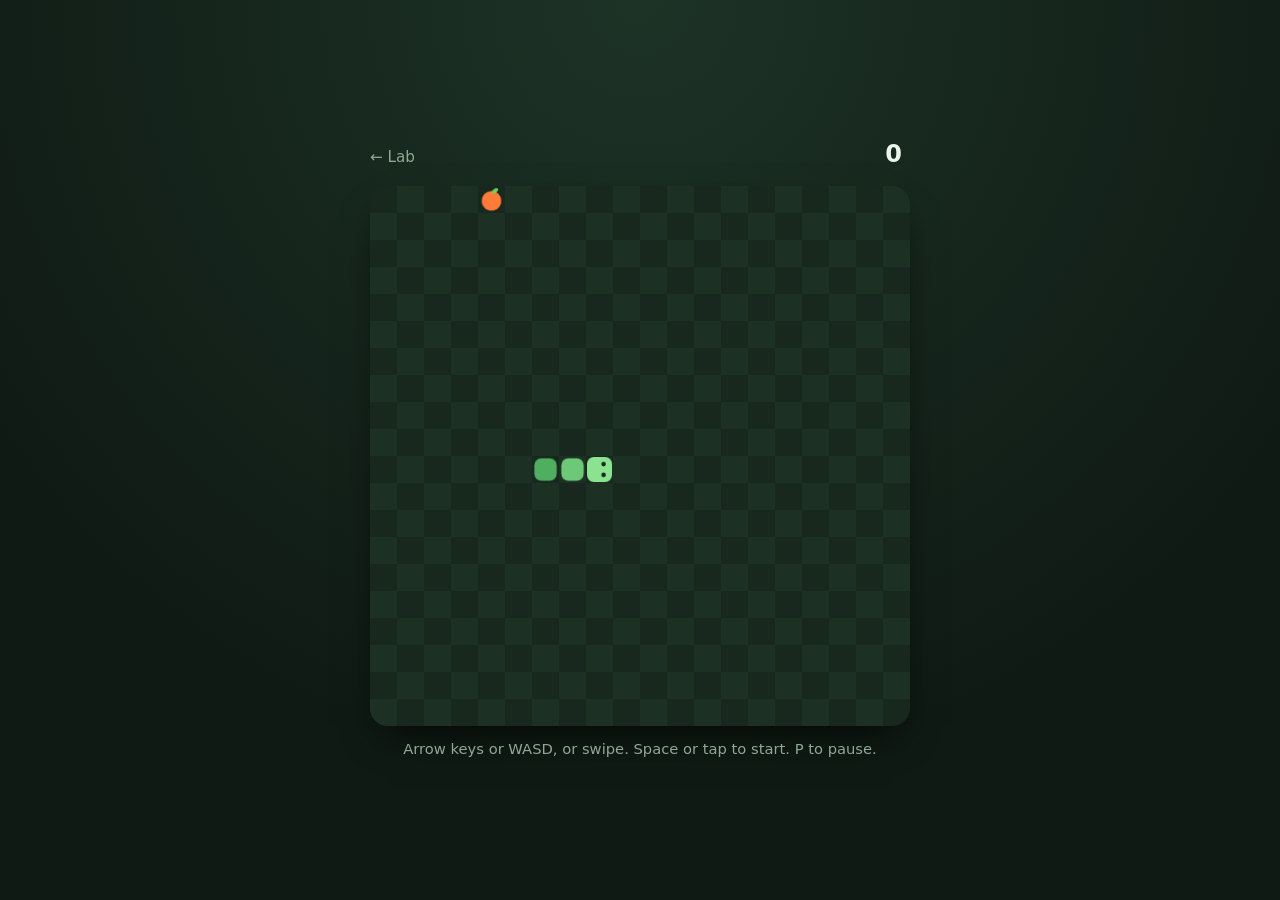
==== snake/index.html @ b05bbba5 "The Lab: hub and 7 games" ====
<!doctype html>
<html lang="en-AU">
<head>
  <meta charset="utf-8">
  <link rel="icon" href="data:image/svg+xml,<svg xmlns=%22http://www.w3.org/2000/svg%22 viewBox=%220 0 100 100%22><text y=%22.9em%22 font-size=%2290%22>🐍</text></svg>">
  <meta name="viewport" content="width=device-width, initial-scale=1, viewport-fit=cover">
  <title>Snake · The Lab</title>
  <style>
    :root { --bg: #0f1a14; --board: #18281e; --grid: #1d3024; --snake: #8be28f; --snake-dark: #4fae5f; --food: #ff7b3a; --text: #eaf5ec; --muted: #8fa894;
      --font: ui-rounded, "SF Pro Rounded", "Arial Rounded MT Bold", system-ui, sans-serif; }
    * { box-sizing: border-box; -webkit-tap-highlight-color: transparent; }
    html, body { height: 100%; margin: 0; }
    body { display: flex; flex-direction: column; align-items: center; justify-content: center; gap: 14px; padding: 12px;
      background: radial-gradient(circle at 50% 0, #1d3326, var(--bg) 70%); color: var(--text); font-family: var(--font);
      touch-action: none; user-select: none; -webkit-user-select: none; overscroll-behavior: none; }
    .size { width: min(92vw, 62vh, 540px); }
    header { display: flex; justify-content: space-between; align-items: baseline; }
    header a { color: var(--muted); text-decoration: none; font-size: .95rem; padding: 6px 0; }
    .score { font-size: 1.5rem; font-weight: 800; }
    .best { color: var(--muted); font-size: .9rem; margin-left: 8px; }
    canvas { display: block; aspect-ratio: 1; border-radius: 18px; background: var(--board); box-shadow: 0 18px 40px -18px #000; }
    p { margin: 0; color: var(--muted); font-size: .92rem; text-align: center; min-height: 1.4em; }
    .pad { display: grid; grid-template-columns: repeat(3, 64px); grid-template-rows: repeat(2, 56px); gap: 8px; }
    .pad button { border: 0; border-radius: 16px; background: #23392b; color: var(--text); font-size: 1.5rem; cursor: pointer; }
    .pad button:active { background: #2f4d3a; }
    .pad .up { grid-column: 2; } .pad .left { grid-column: 1; grid-row: 2; } .pad .down { grid-column: 2; grid-row: 2; } .pad .right { grid-column: 3; grid-row: 2; }
    @media (hover: hover) and (pointer: fine) { .pad { display: none; } }
  </style>
</head>
<body>
  <header class="size">
    <a href="../index.html">← Lab</a>
    <span><span class="score" id="score">0</span><span class="best" id="best"></span></span>
  </header>
  <canvas id="board" class="size" width="600" height="600" aria-label="Snake board"></canvas>
  <p id="msg">Arrow keys or WASD, or swipe. Space or tap to start. P to pause.</p>
  <div class="pad" aria-label="Direction buttons">
    <button class="up" data-d="0,-1" aria-label="Up">▲</button>
    <button class="left" data-d="-1,0" aria-label="Left">◀</button>
    <button class="down" data-d="0,1" aria-label="Down">▼</button>
    <button class="right" data-d="1,0" aria-label="Right">▶</button>
  </div>
  <script src="snake.js"></script>
</body>
</html>
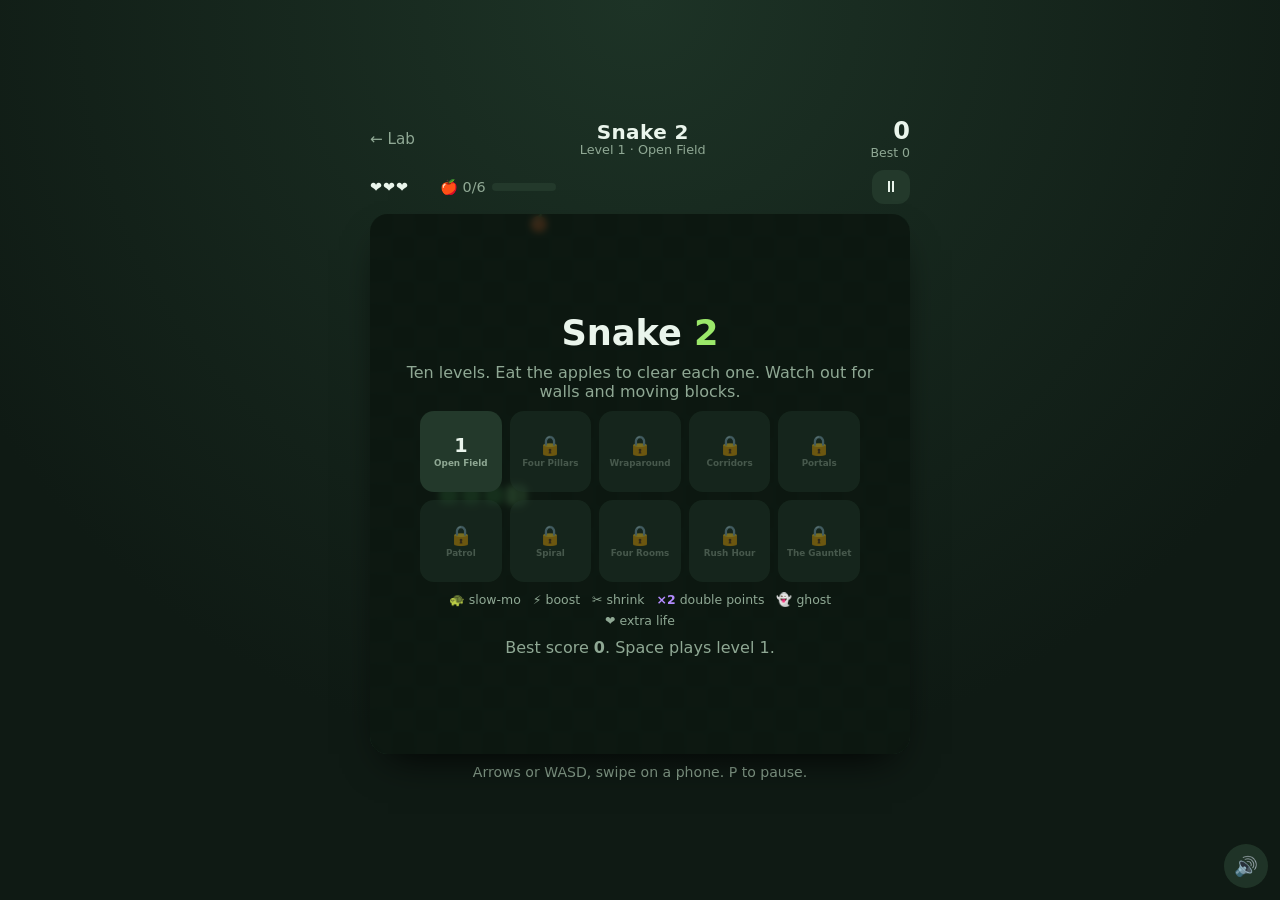
==== commit 67c3dacd: "Snake 2: ten levels, moving blocks, portals, power-ups, lives and level select" ====
--- a/snake/index.html
+++ b/snake/index.html
@@ -4,42 +4,34 @@
   <meta charset="utf-8">
   <link rel="icon" href="data:image/svg+xml,<svg xmlns=%22http://www.w3.org/2000/svg%22 viewBox=%220 0 100 100%22><text y=%22.9em%22 font-size=%2290%22>🐍</text></svg>">
   <meta name="viewport" content="width=device-width, initial-scale=1, viewport-fit=cover">
-  <title>Snake · The Lab</title>
-  <style>
-    :root { --bg: #0f1a14; --board: #18281e; --grid: #1d3024; --snake: #8be28f; --snake-dark: #4fae5f; --food: #ff7b3a; --text: #eaf5ec; --muted: #8fa894;
-      --font: ui-rounded, "SF Pro Rounded", "Arial Rounded MT Bold", system-ui, sans-serif; }
-    * { box-sizing: border-box; -webkit-tap-highlight-color: transparent; }
-    html, body { height: 100%; margin: 0; }
-    body { display: flex; flex-direction: column; align-items: center; justify-content: center; gap: 14px; padding: 12px;
-      background: radial-gradient(circle at 50% 0, #1d3326, var(--bg) 70%); color: var(--text); font-family: var(--font);
-      touch-action: none; user-select: none; -webkit-user-select: none; overscroll-behavior: none; }
-    .size { width: min(92vw, 62vh, 540px); }
-    header { display: flex; justify-content: space-between; align-items: baseline; }
-    header a { color: var(--muted); text-decoration: none; font-size: .95rem; padding: 6px 0; }
-    .score { font-size: 1.5rem; font-weight: 800; }
-    .best { color: var(--muted); font-size: .9rem; margin-left: 8px; }
-    canvas { display: block; aspect-ratio: 1; border-radius: 18px; background: var(--board); box-shadow: 0 18px 40px -18px #000; }
-    p { margin: 0; color: var(--muted); font-size: .92rem; text-align: center; min-height: 1.4em; }
-    .pad { display: grid; grid-template-columns: repeat(3, 64px); grid-template-rows: repeat(2, 56px); gap: 8px; }
-    .pad button { border: 0; border-radius: 16px; background: #23392b; color: var(--text); font-size: 1.5rem; cursor: pointer; }
-    .pad button:active { background: #2f4d3a; }
-    .pad .up { grid-column: 2; } .pad .left { grid-column: 1; grid-row: 2; } .pad .down { grid-column: 2; grid-row: 2; } .pad .right { grid-column: 3; grid-row: 2; }
-    @media (hover: hover) and (pointer: fine) { .pad { display: none; } }
-  </style>
+  <title>Snake 2 · The Lab</title>
+  <link rel="stylesheet" href="snake.css">
 </head>
 <body>
-  <header class="size">
+  <header class="size top">
     <a href="../index.html">← Lab</a>
-    <span><span class="score" id="score">0</span><span class="best" id="best"></span></span>
+    <div class="title"><b>Snake 2</b><span id="lvl-name"></span></div>
+    <span class="scores"><span class="score" id="score">0</span><span class="best" id="best"></span></span>
   </header>
-  <canvas id="board" class="size" width="600" height="600" aria-label="Snake board"></canvas>
-  <p id="msg">Arrow keys or WASD, or swipe. Space or tap to start. P to pause.</p>
+  <div class="size hud">
+    <span id="lives" class="lives" aria-label="Lives"></span>
+    <span class="goal" title="Apples to clear the level"><span id="eaten">0/0</span><i class="gbar"><i id="gfill"></i></i></span>
+    <span id="effects" class="effects" aria-label="Active power-ups"></span>
+    <button id="pause-btn" class="hud-btn" aria-label="Pause">⏸</button>
+  </div>
+  <div class="size stage" id="stage">
+    <canvas id="board" width="720" height="720" aria-label="Snake 2 board"></canvas>
+    <div id="overlay" class="overlay"></div>
+  </div>
+  <p id="msg">Arrows or WASD, swipe on a phone. P to pause.</p>
   <div class="pad" aria-label="Direction buttons">
     <button class="up" data-d="0,-1" aria-label="Up">▲</button>
     <button class="left" data-d="-1,0" aria-label="Left">◀</button>
     <button class="down" data-d="0,1" aria-label="Down">▼</button>
     <button class="right" data-d="1,0" aria-label="Right">▶</button>
   </div>
+  <script src="../kit/kit.js"></script>
+  <script src="levels.js"></script>
   <script src="snake.js"></script>
 </body>
 </html>
--- a/snake/snake.css
+++ b/snake/snake.css
@@ -0,0 +1,58 @@
+:root { --bg: #0f1a14; --board: #18281e; --grid: #1d3024; --snake: #8be28f; --snake-dark: #4fae5f; --food: #ff7b3a; --text: #eaf5ec; --muted: #8fa894;
+  --panel: #1c2e23; --chip: #23392b; --accent: #9be86a;
+  --font: ui-rounded, "SF Pro Rounded", "Arial Rounded MT Bold", system-ui, sans-serif; }
+* { box-sizing: border-box; -webkit-tap-highlight-color: transparent; }
+html, body { height: 100%; margin: 0; }
+body { display: flex; flex-direction: column; align-items: center; justify-content: center; gap: 10px; padding: 10px;
+  background: radial-gradient(circle at 50% 0, #1d3326, var(--bg) 70%); color: var(--text); font-family: var(--font);
+  touch-action: none; user-select: none; -webkit-user-select: none; overscroll-behavior: none; }
+.size { width: min(94vw, 60vh, 560px); }
+.top { display: flex; justify-content: space-between; align-items: center; gap: 8px; }
+.top a { color: var(--muted); text-decoration: none; font-size: .95rem; padding: 6px 0; }
+.title { display: flex; flex-direction: column; align-items: center; line-height: 1.1; }
+.title b { font-size: 1.25rem; letter-spacing: .02em; }
+.title span { color: var(--muted); font-size: .8rem; min-height: 1em; }
+.scores { text-align: right; }
+.score { font-size: 1.5rem; font-weight: 800; }
+.best { display: block; color: var(--muted); font-size: .78rem; }
+.hud { display: flex; align-items: center; gap: 10px; min-height: 34px; font-size: .9rem; }
+.lives { letter-spacing: 1px; min-width: 60px; }
+.goal { display: flex; align-items: center; gap: 6px; color: var(--muted); }
+.goal span::before { content: "🍎 "; }
+.gbar { display: inline-block; width: 64px; height: 8px; border-radius: 9px; background: var(--chip); overflow: hidden; }
+.gbar i { display: block; height: 100%; width: 0; background: linear-gradient(90deg, #ffb066, #ff7b3a); transition: width .2s; }
+.effects { flex: 1; display: flex; gap: 6px; justify-content: flex-end; flex-wrap: wrap; }
+.fx { display: inline-flex; align-items: center; gap: 4px; background: var(--chip); border-radius: 999px; padding: 2px 8px 2px 6px; font-size: .85rem; }
+.fx i { display: block; width: 34px; height: 5px; border-radius: 5px; background: #0c1610; overflow: hidden; }
+.fx i b { display: block; height: 100%; background: var(--c, var(--accent)); }
+.hud-btn { border: 0; border-radius: 12px; background: var(--chip); color: var(--text); width: 38px; height: 34px; font-size: 1rem; cursor: pointer; }
+.stage { position: relative; aspect-ratio: 1; }
+canvas { display: block; width: 100%; height: 100%; border-radius: 18px; background: var(--board); box-shadow: 0 18px 40px -18px #000; }
+.overlay { position: absolute; inset: 0; border-radius: 18px; display: none; flex-direction: column; align-items: center; justify-content: center; gap: 10px;
+  padding: 18px; text-align: center; background: rgba(10, 20, 14, .82); backdrop-filter: blur(3px); overflow: auto; }
+.overlay.show { display: flex; }
+.overlay.light { background: rgba(10, 20, 14, .45); backdrop-filter: none; }
+.overlay h2 { margin: 0; font-size: clamp(1.4rem, 6vw, 2.2rem); }
+.overlay h2 .two { color: var(--accent); }
+.overlay p { margin: 0; color: var(--muted); max-width: 30em; }
+.overlay .big { font-size: 2.6rem; }
+.levels { display: grid; grid-template-columns: repeat(5, 1fr); gap: 8px; width: 100%; max-width: 440px; }
+.levels button { aspect-ratio: 1; border: 0; border-radius: 14px; background: var(--chip); color: var(--text); font: inherit; font-weight: 800; font-size: 1.2rem; cursor: pointer;
+  display: flex; flex-direction: column; align-items: center; justify-content: center; gap: 2px; padding: 4px; }
+.levels button small { font-size: .55rem; font-weight: 600; color: var(--muted); line-height: 1.1; }
+.levels button.done { background: #2a4a33; }
+.levels button.done::after { content: "✓"; font-size: .7rem; color: var(--accent); }
+.levels button:disabled { opacity: .45; cursor: default; }
+.levels button:not(:disabled):hover { background: #2f4d3a; }
+.btns { display: flex; gap: 10px; flex-wrap: wrap; justify-content: center; }
+.btn { border: 0; border-radius: 14px; padding: 12px 18px; font: inherit; font-weight: 800; background: var(--accent); color: #10200f; cursor: pointer; min-height: 48px; }
+.btn.alt { background: var(--chip); color: var(--text); }
+.legend { display: flex; flex-wrap: wrap; gap: 6px 12px; justify-content: center; font-size: .78rem; color: var(--muted); max-width: 440px; }
+#msg { margin: 0; color: var(--muted); font-size: .88rem; text-align: center; min-height: 1.3em; }
+.pad { display: grid; grid-template-columns: repeat(3, 64px); grid-template-rows: repeat(2, 54px); gap: 8px; }
+.pad button { border: 0; border-radius: 16px; background: #23392b; color: var(--text); font-size: 1.5rem; cursor: pointer; }
+.pad button:active { background: #2f4d3a; }
+.pad .up { grid-column: 2; } .pad .left { grid-column: 1; grid-row: 2; } .pad .down { grid-column: 2; grid-row: 2; } .pad .right { grid-column: 3; grid-row: 2; }
+@media (hover: hover) and (pointer: fine) { .pad { display: none; } }
+.mute-btn { position: fixed; right: 12px; bottom: 12px; z-index: 30; width: 44px; height: 44px; border: 0; border-radius: 50%; background: var(--chip); color: var(--text); font-size: 1.2rem; cursor: pointer; opacity: .85; }
+@media (max-height: 700px) { .size { width: min(94vw, 54vh, 560px); } .pad { grid-template-rows: repeat(2, 46px); } }
